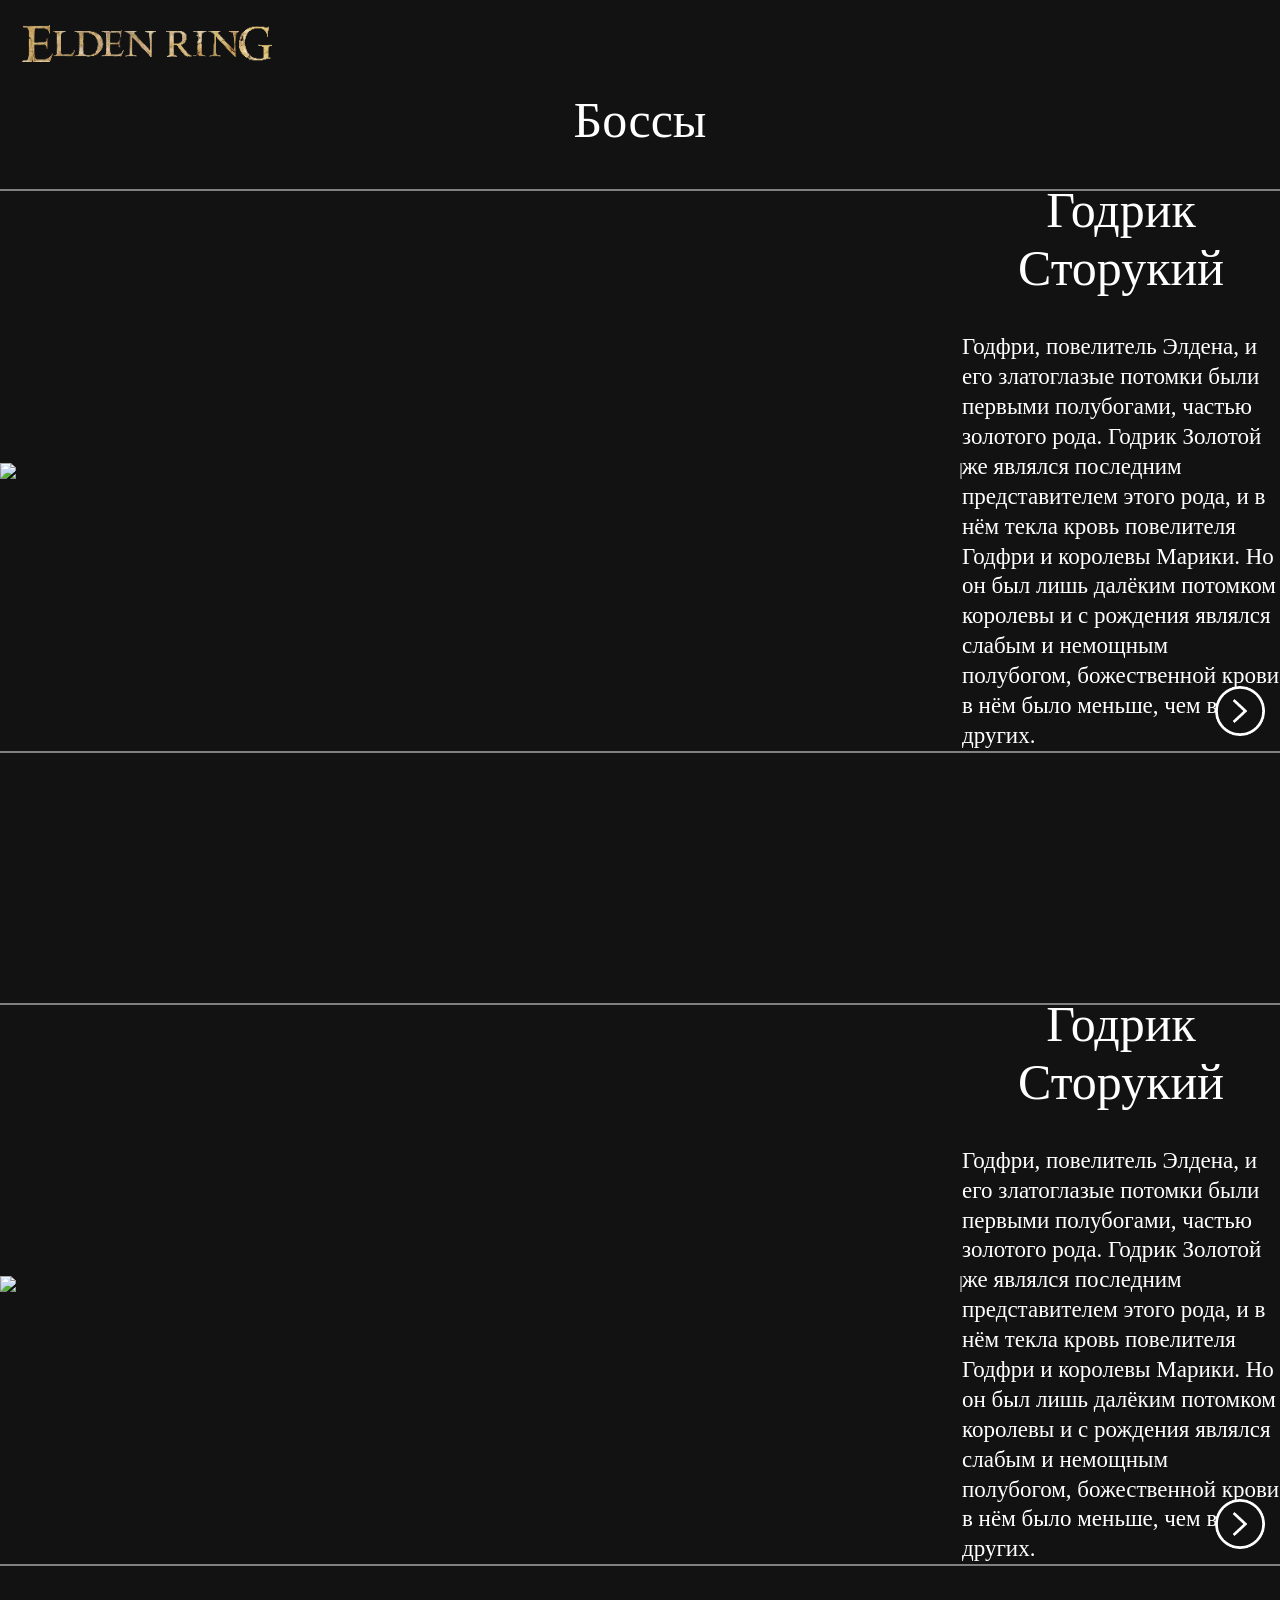
==== bosses.html @ 2e470a9f "Add files via upload" ====
<!DOCTYPE html>

<head>
    <link rel="stylesheet" type="text/css" href="bosses.css">
    <script type="text/javascript" src="script.js">
    </script>
</head>

<body>

    <div class="hat">
        <a href="index.html">
            <img class="icon" src="images-no-bg-preview (carve.photos).png">
        </a>
        <div class="mainButton"><a href="index.html">Главная</a></div>
    </div>

    <div class="main">
        <div class="title">
            Боссы
        </div>

        <div class="boss">
            <div class="border">
                <div class="bossImg">
                    <img src="https://photobooth.cdn.sports.ru/preset/post/e/da/1c209903346ce913f0ca4614a9d89.jpeg">
                </div>

                <div class="bossText">
                    <div class="secondTitle">
                        Годрик Сторукий
                    </div>

                    <div class="mainText">
                        Годфри, повелитель Элдена, и его златоглазые потомки были первыми полубогами, частью
                        золотого
                        рода.
                        Годрик
                        Золотой же являлся последним представителем этого рода, и в нём текла кровь повелителя
                        Годфри и
                        королевы
                        Марики. Но он был лишь далёким потомком королевы и с рождения являлся слабым и немощным
                        полубогом,
                        божественной крови в нём было меньше, чем в других.
                    </div>
                </div>

                <a href="bosses/godrik.html" class="arrowLink"><img class="arrow" src="bossArrow.png"></a>
            </div>
        </div>

        <div class="boss">
            <div class="border">
                <div class="bossImg">
                    <img src="https://photobooth.cdn.sports.ru/preset/post/e/da/1c209903346ce913f0ca4614a9d89.jpeg">
                </div>

                <div class="bossText">
                    <div class="secondTitle">
                        Годрик Сторукий
                    </div>

                    <div class="mainText">
                        Годфри, повелитель Элдена, и его златоглазые потомки были первыми полубогами, частью
                        золотого
                        рода.
                        Годрик
                        Золотой же являлся последним представителем этого рода, и в нём текла кровь повелителя
                        Годфри и
                        королевы
                        Марики. Но он был лишь далёким потомком королевы и с рождения являлся слабым и немощным
                        полубогом,
                        божественной крови в нём было меньше, чем в других.
                    </div>
                </div>

                <a href="bosses/godrik.html" class="arrowLink"><img class="arrow" src="bossArrow.png"></a>
            </div>
        </div>

</body>
---- bosses.css ----
body {
    margin: 0px;
    background-color: #121212;
}

.hat {
    position: sticky;
    top: 0;
    background-color: #121212;
    padding-bottom: 25px;
    z-index: 1;
}

.icon {
    width: 250px;
    margin-left: 22px;
    margin-top: 25px;
}

.mainButton a {
    text-decoration: none;
    font-family: Agmena;
    font-weight: 200px;
    font-size: 40px;
    position: absolute;
    bottom: 25px;
    left: 1750.7px;
    color: rgb(216, 176, 117);
}

.title {
    width: fit-content;
    font-size: 50px;
    color: white;
    font-family: tahoma;
    margin-left: auto;
    margin-right: auto;
}

.secondTitle {
    position: relative;
    text-align: center;
    font-size: 50px;
    color: white;
    margin-bottom: 25px;
    bottom: 10px;
}

.boss {
    margin-top: 40px;
    margin-bottom: 250px;
}

.border {
    position: relative;
    display: flex;
    justify-content: center;
    align-items: center;
    width: 100%;
    border-top: gray solid 2px;
    border-bottom: gray solid 2px;
}

.bossImg img {
    width: 960px;
    float: left;
    border-right: gray solid 2px;
}

.bossText {
    margin-left: auto;
    margin-right: auto;
    width: 800px;
    font-size: 23px;
    color: white;
    font-family: tahoma;
}

.mainText {
    line-height: 1.3;
}

.arrow {
    width: 50px;
    height: 50px;
    position: absolute;
    right: 15px;
    bottom: 15px;
    transition: all 0.25s ease;
}

.arrowLink:hover .arrow {
    transform: scale(1.15); /* размер */
    filter: brightness(1.2) drop-shadow(0 0 10px rgba(216, 176, 117, 0.8)); /* визуальные эффекты */
}
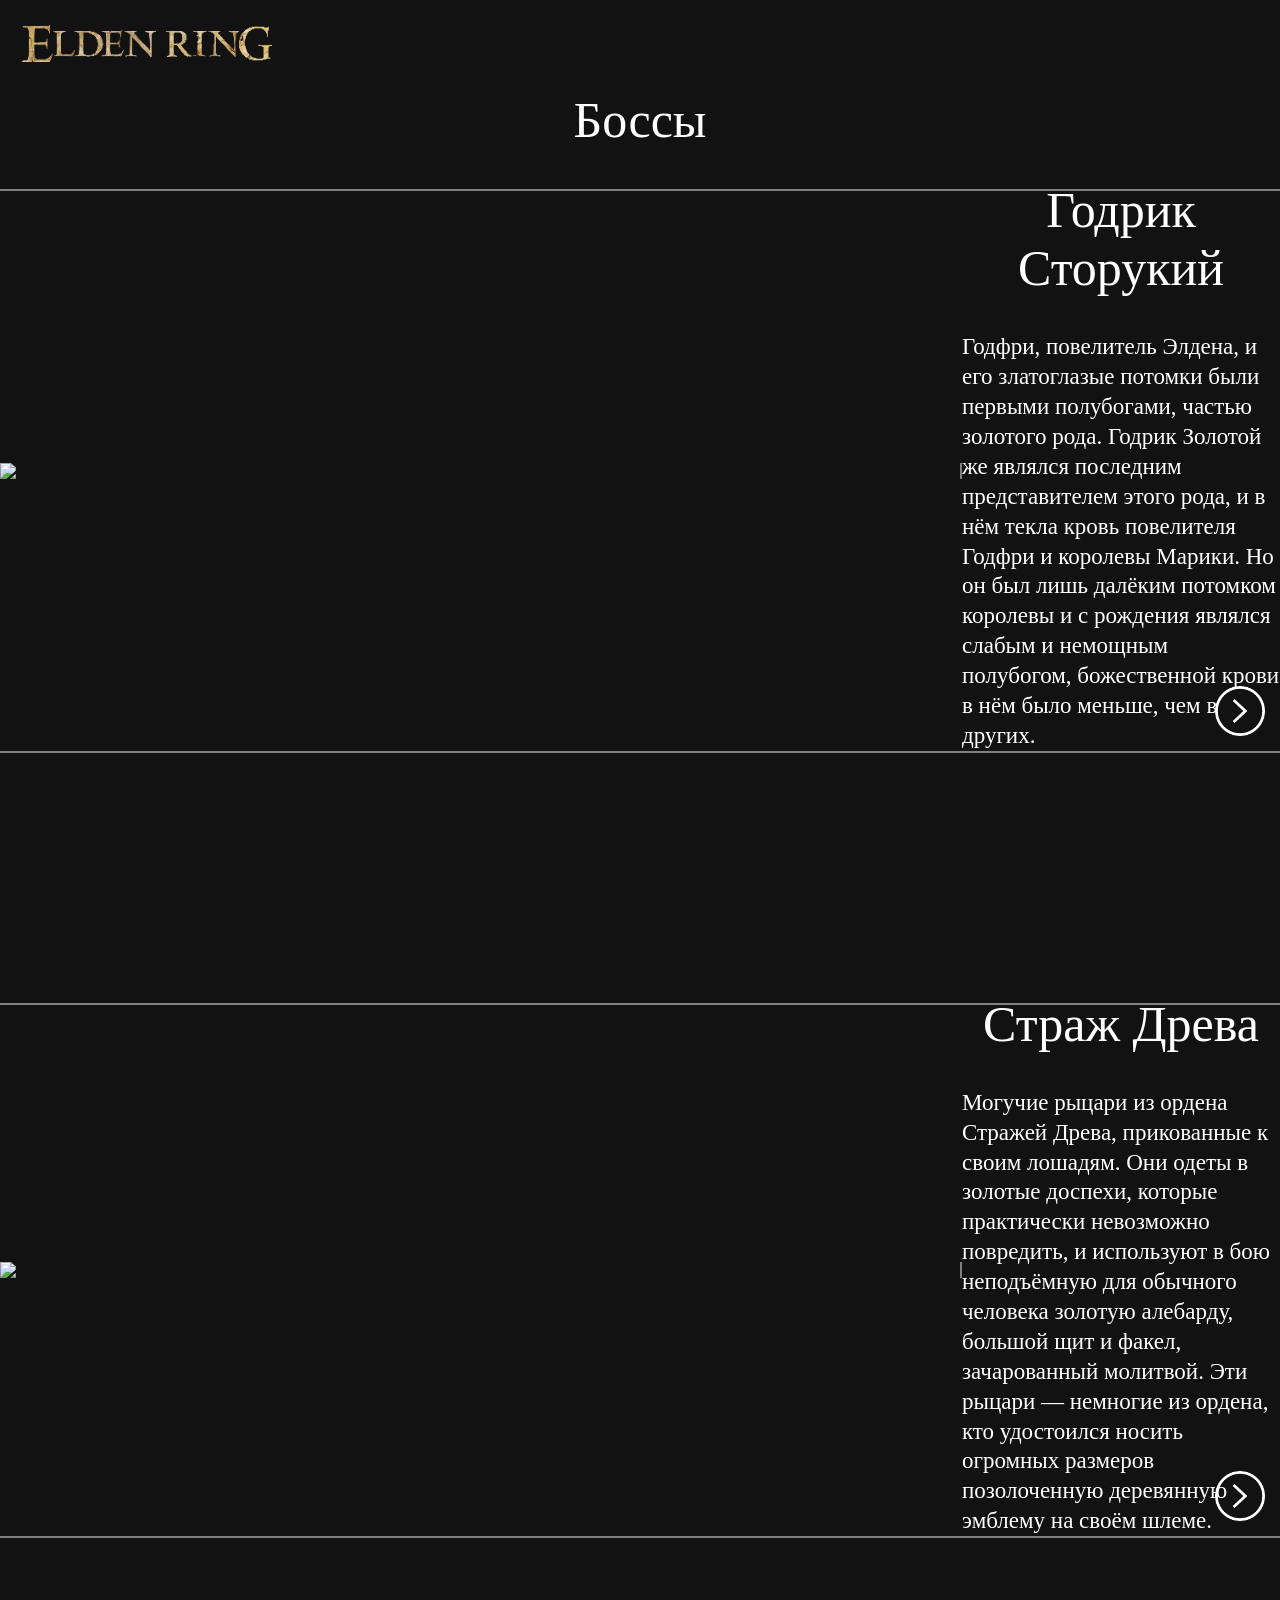
==== commit 7bafd421: "Add files via upload" ====
--- a/bosses.html
+++ b/bosses.html
@@ -52,29 +52,23 @@
         <div class="boss">
             <div class="border">
                 <div class="bossImg">
-                    <img src="https://photobooth.cdn.sports.ru/preset/post/e/da/1c209903346ce913f0ca4614a9d89.jpeg">
+                    <img src="https://wallpapercave.com/wp/wp14766657.jpg">
                 </div>
 
                 <div class="bossText">
                     <div class="secondTitle">
-                        Годрик Сторукий
+                        Страж Древа
                     </div>
 
                     <div class="mainText">
-                        Годфри, повелитель Элдена, и его златоглазые потомки были первыми полубогами, частью
-                        золотого
-                        рода.
-                        Годрик
-                        Золотой же являлся последним представителем этого рода, и в нём текла кровь повелителя
-                        Годфри и
-                        королевы
-                        Марики. Но он был лишь далёким потомком королевы и с рождения являлся слабым и немощным
-                        полубогом,
-                        божественной крови в нём было меньше, чем в других.
+                        Могучие рыцари из ордена Стражей Древа, прикованные к своим лошадям. Они одеты в золотые
+                        доспехи, которые практически невозможно повредить, и используют в бою неподъёмную для обычного
+                        человека золотую алебарду, большой щит и факел, зачарованный молитвой. Эти рыцари — немногие из
+                        ордена, кто удостоился носить огромных размеров позолоченную деревянную эмблему на своём шлеме.
                     </div>
                 </div>
 
-                <a href="bosses/godrik.html" class="arrowLink"><img class="arrow" src="bossArrow.png"></a>
+                <a href="bosses/treeSentinel.html" class="arrowLink"><img class="arrow" src="bossArrow.png"></a>
             </div>
         </div>
 
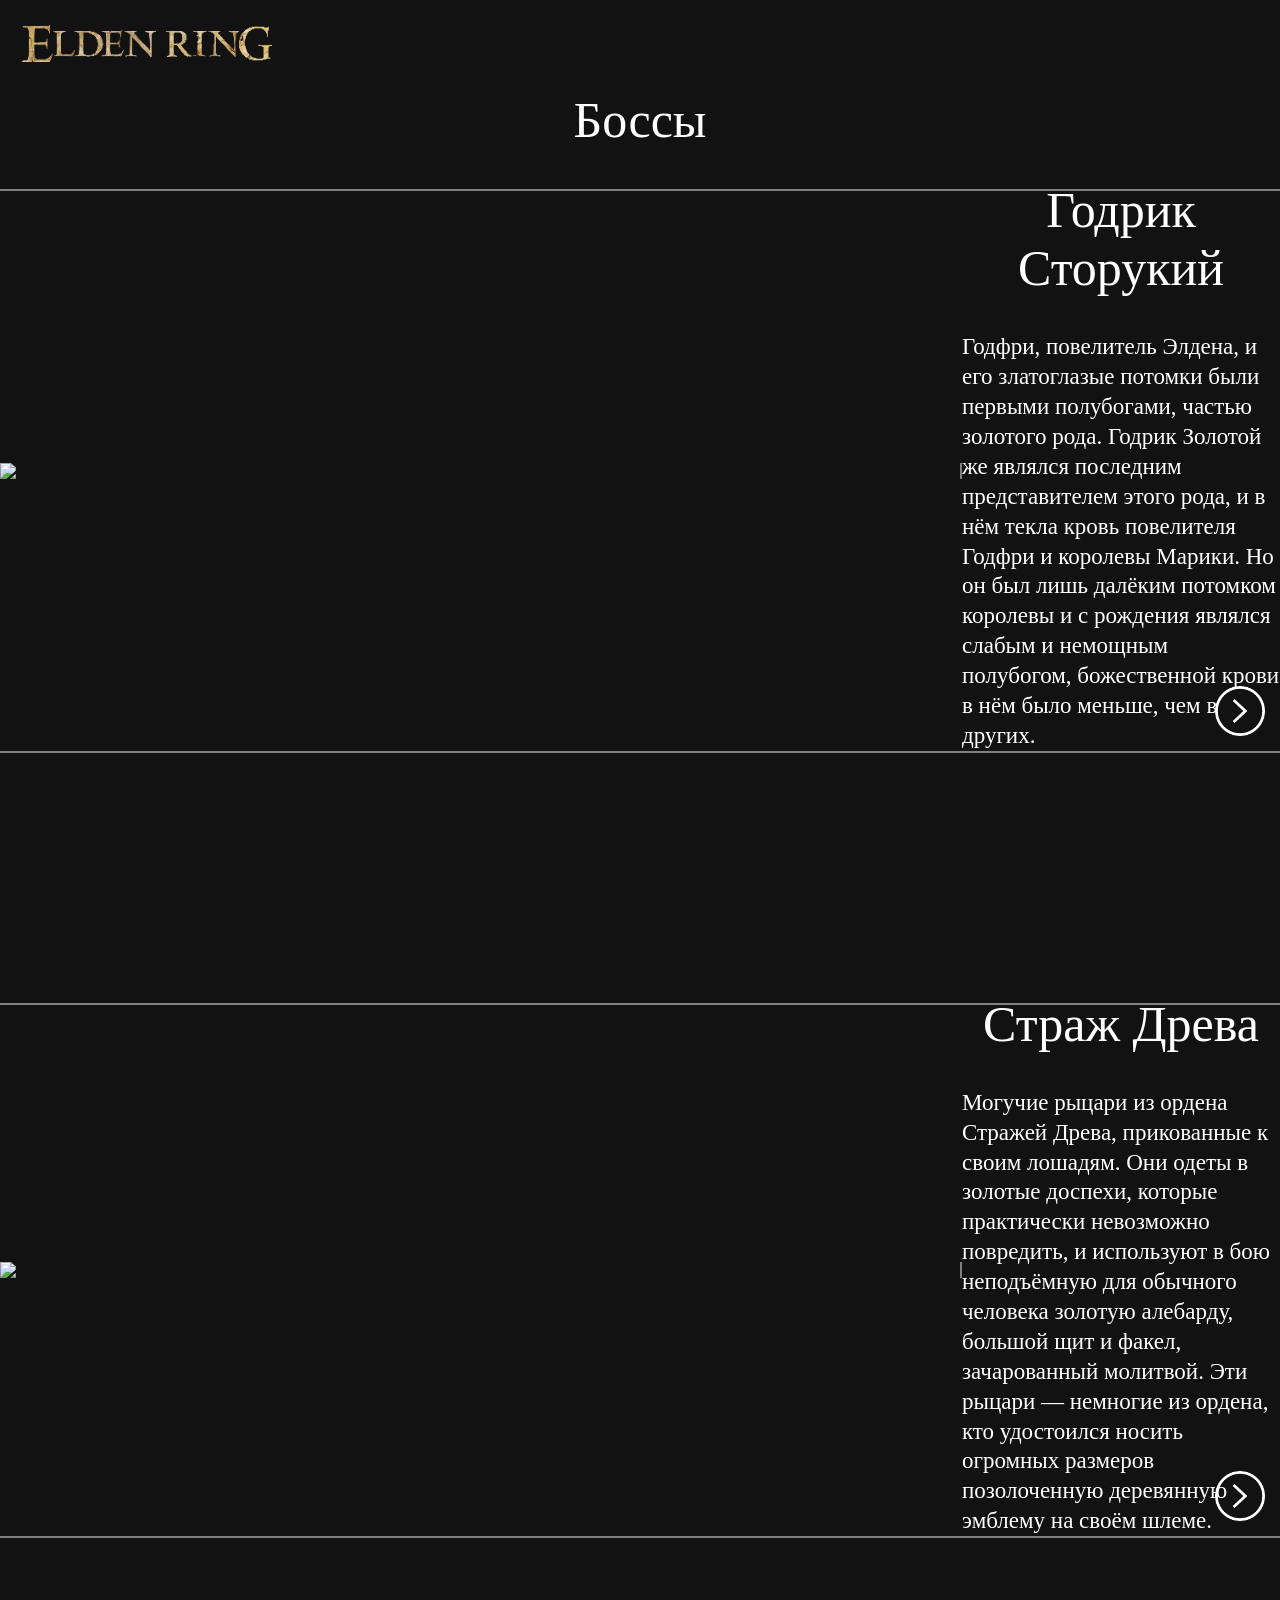
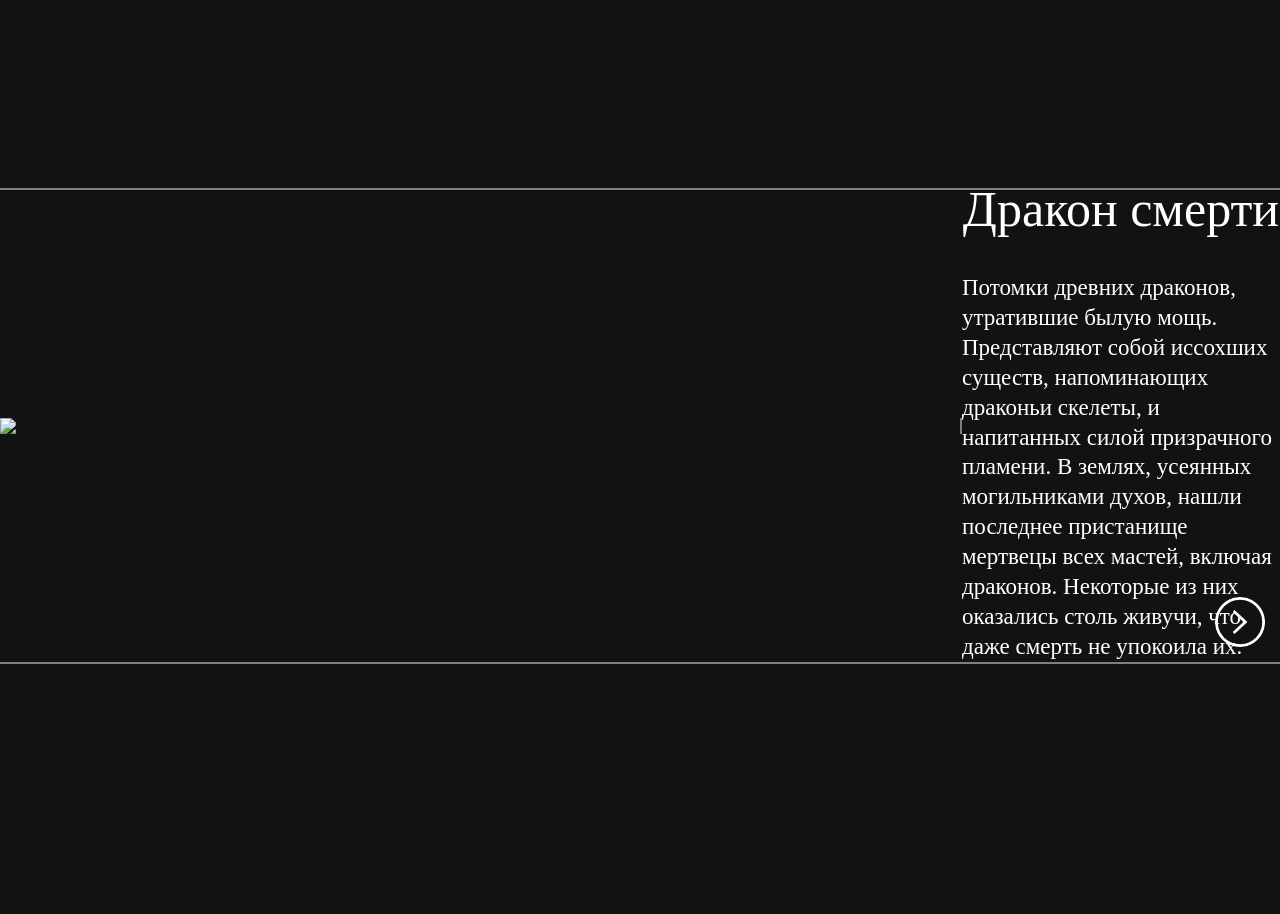
==== commit dd1b7969: "Add files via upload" ====
--- a/bosses.html
+++ b/bosses.html
@@ -72,4 +72,28 @@
             </div>
         </div>
 
+        <div class="boss">
+            <div class="border">
+                <div class="bossImg">
+                    <img
+                        src="https://static.wikia.nocookie.net/eldenring/images/2/21/ER_Boss_Ghostflame_Dragon.png/revision/latest/scale-to-width-down/1000?cb=20240818190459">
+                </div>
+
+                <div class="bossText">
+                    <div class="secondTitle">
+                        Дракон смерти
+                    </div>
+
+                    <div class="mainText">
+                        Потомки древних драконов, утратившие былую мощь. Представляют собой иссохших существ,
+                        напоминающих драконьи скелеты, и напитанных силой призрачного пламени.
+                        В землях, усеянных могильниками духов, нашли последнее пристанище мертвецы всех мастей, включая
+                        драконов. Некоторые из них оказались столь живучи, что даже смерть не упокоила их.
+                    </div>
+                </div>
+
+                <a href="bosses/ghostflameDragon.html" class="arrowLink"><img class="arrow" src="bossArrow.png"></a>
+            </div>
+        </div>
+
 </body>
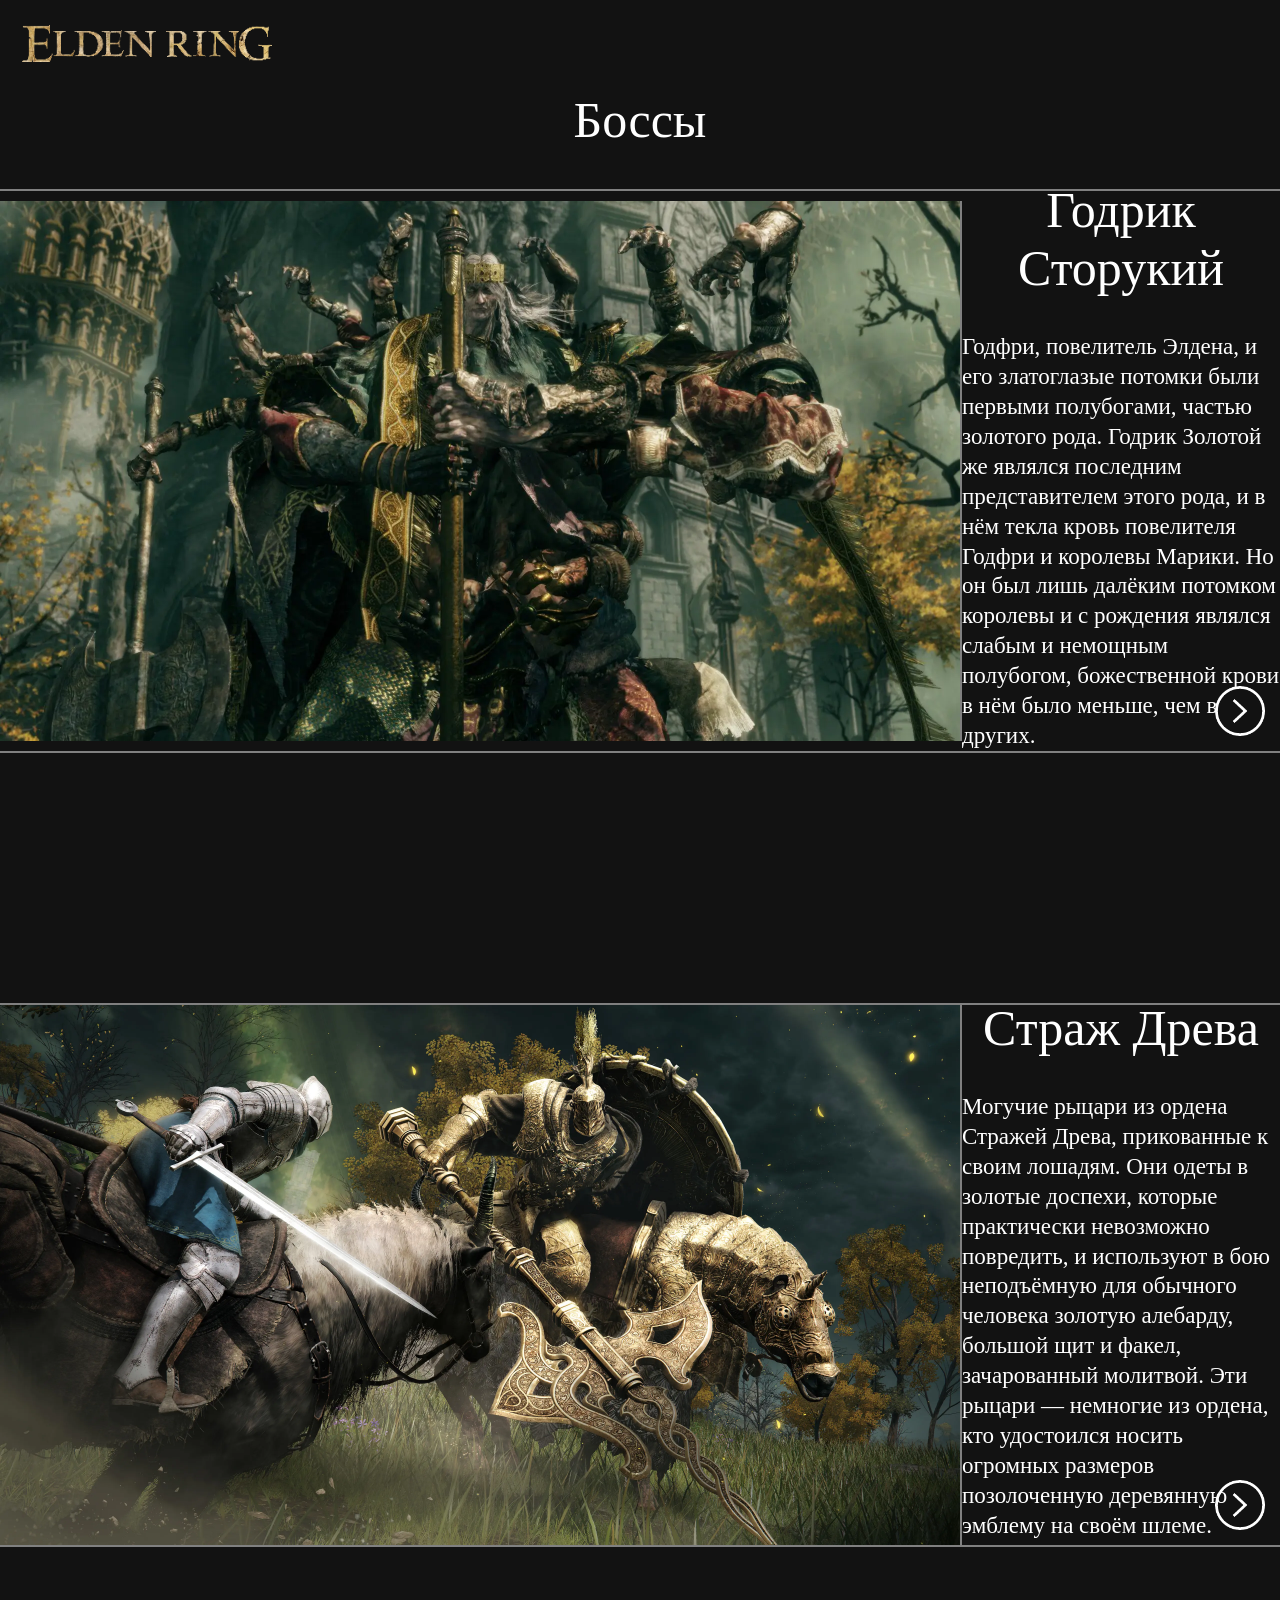
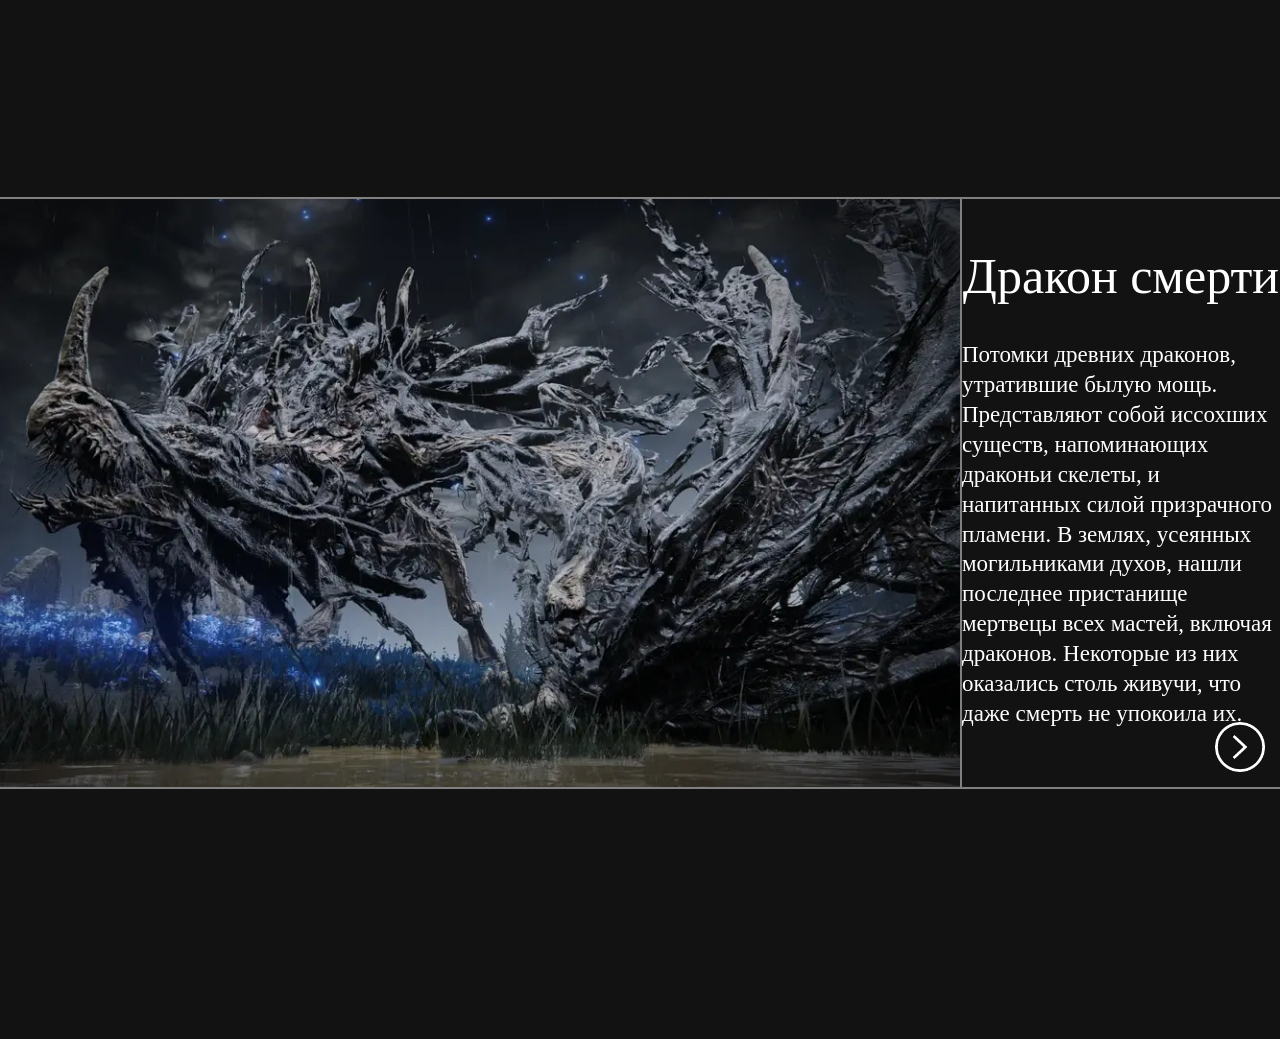
==== commit b818f93a: "Add files via upload" ====
--- a/bosses.html
+++ b/bosses.html
@@ -23,7 +23,7 @@
         <div class="boss">
             <div class="border">
                 <div class="bossImg">
-                    <img src="https://photobooth.cdn.sports.ru/preset/post/e/da/1c209903346ce913f0ca4614a9d89.jpeg">
+                    <img src="bosses/bossesImg/boss1.webp">
                 </div>
 
                 <div class="bossText">
@@ -52,7 +52,7 @@
         <div class="boss">
             <div class="border">
                 <div class="bossImg">
-                    <img src="https://wallpapercave.com/wp/wp14766657.jpg">
+                    <img src="bosses/bossesImg/boss2.webp">
                 </div>
 
                 <div class="bossText">
@@ -75,8 +75,7 @@
         <div class="boss">
             <div class="border">
                 <div class="bossImg">
-                    <img
-                        src="https://static.wikia.nocookie.net/eldenring/images/2/21/ER_Boss_Ghostflame_Dragon.png/revision/latest/scale-to-width-down/1000?cb=20240818190459">
+                    <img src="bosses/bossesImg/boss3.webp">
                 </div>
 
                 <div class="bossText">
